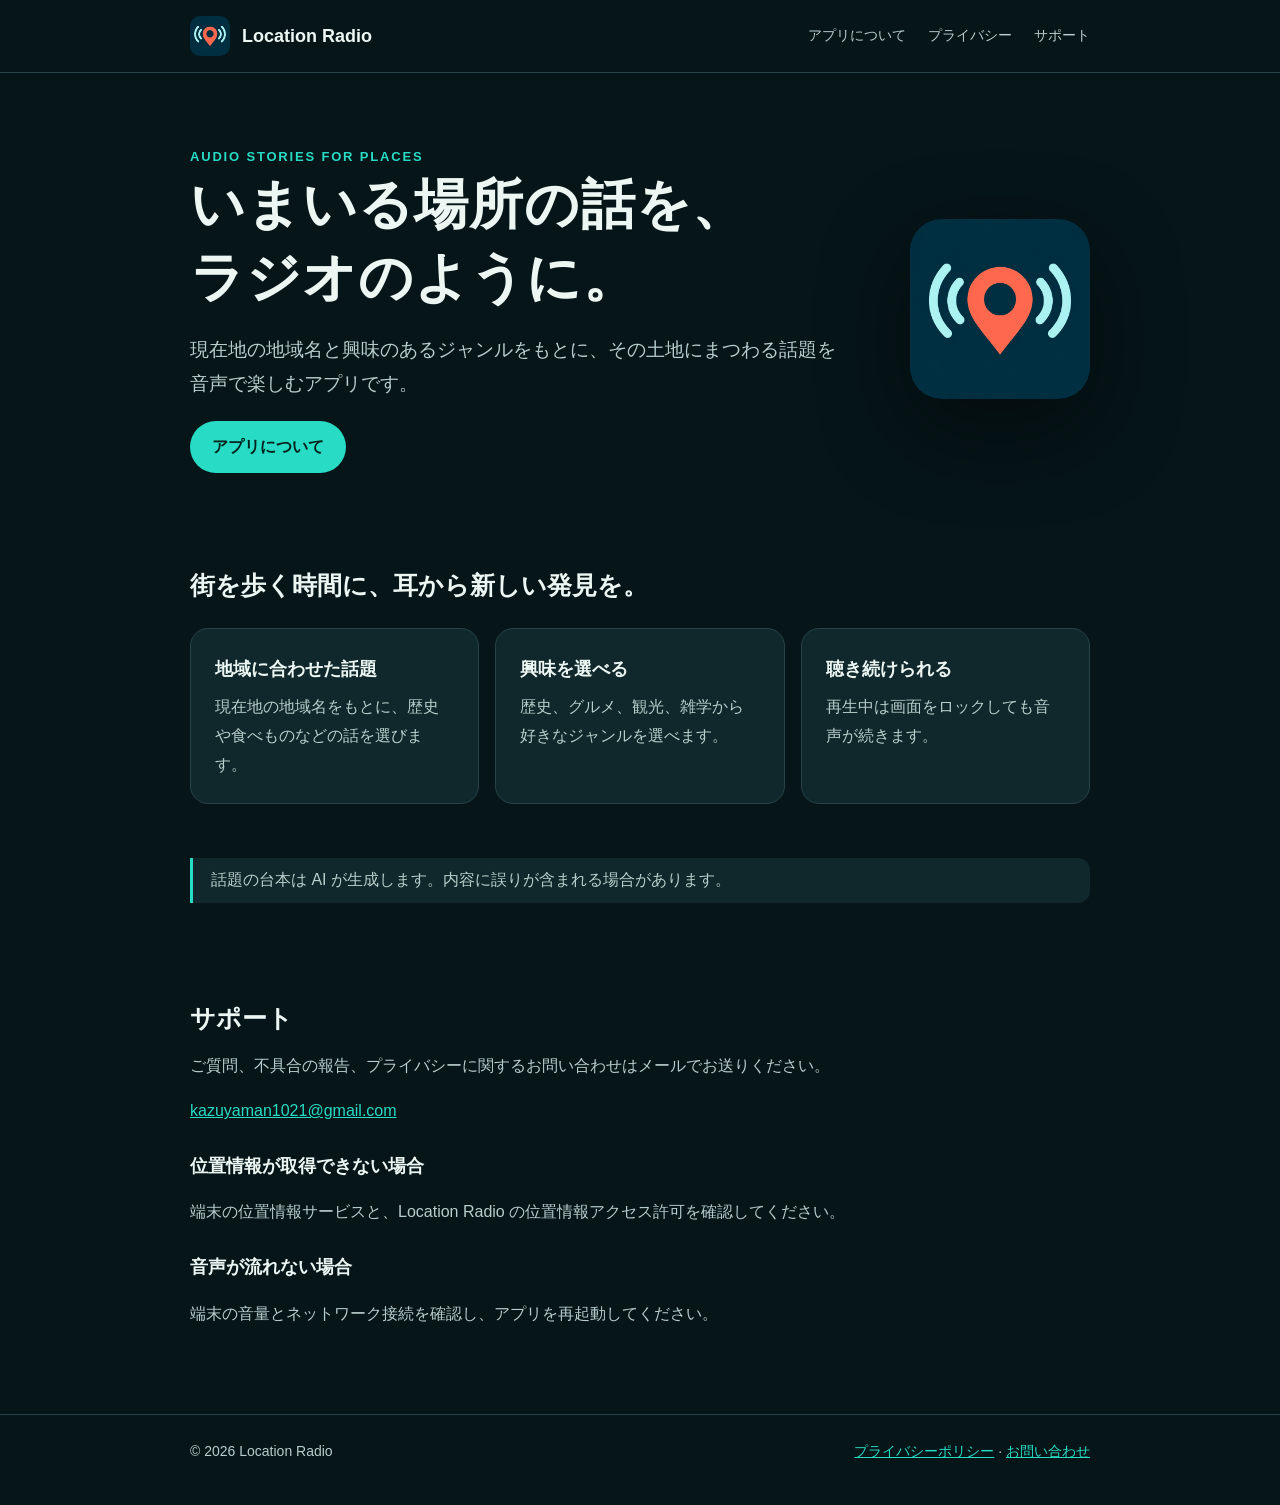
==== index.html @ 60c4268e "Add Location Radio support and privacy pages" ====
<!doctype html><html lang="ja"><head><meta charset="utf-8"><meta name="viewport" content="width=device-width,initial-scale=1"><meta name="theme-color" content="#061518"><meta name="description" content="Location Radio の公式案内。現在地にまつわる話題を、ラジオのように聴くアプリ。"><title>Location Radio — いまいる場所の話を、ラジオのように。</title><link rel="icon" href="./icon.png"><link rel="stylesheet" href="./style.css"></head><body>
<header><nav class="wrap"><a class="brand" href="./"><img src="./icon.png" alt="">Location Radio</a><div class="links"><a href="#about">アプリについて</a><a href="./privacy.html">プライバシー</a><a href="#support">サポート</a></div></nav></header>
<main class="wrap"><section class="hero"><div><div class="eyebrow">Audio stories for places</div><h1>いまいる場所の話を、<br>ラジオのように。</h1><p class="lead">現在地の地域名と興味のあるジャンルをもとに、その土地にまつわる話題を音声で楽しむアプリです。</p><a class="button" href="#about">アプリについて</a></div><img src="./icon.png" alt="Location Radio のアイコン"></section>
<section id="about"><h2>街を歩く時間に、耳から新しい発見を。</h2><div class="cards"><div class="card"><h3>地域に合わせた話題</h3><p>現在地の地域名をもとに、歴史や食べものなどの話を選びます。</p></div><div class="card"><h3>興味を選べる</h3><p>歴史、グルメ、観光、雑学から好きなジャンルを選べます。</p></div><div class="card"><h3>聴き続けられる</h3><p>再生中は画面をロックしても音声が続きます。</p></div></div><p class="notice">話題の台本は AI が生成します。内容に誤りが含まれる場合があります。</p></section>
<section id="support" class="content"><h2>サポート</h2><p>ご質問、不具合の報告、プライバシーに関するお問い合わせはメールでお送りください。</p><p><a href="mailto:kazuyaman1021@gmail.com">kazuyaman1021@gmail.com</a></p><h3>位置情報が取得できない場合</h3><p>端末の位置情報サービスと、Location Radio の位置情報アクセス許可を確認してください。</p><h3>音声が流れない場合</h3><p>端末の音量とネットワーク接続を確認し、アプリを再起動してください。</p></section></main>
<footer><div class="wrap"><span>© 2026 Location Radio</span><span><a href="./privacy.html">プライバシーポリシー</a> · <a href="mailto:kazuyaman1021@gmail.com">お問い合わせ</a></span></div></footer></body></html>
---- style.css ----
:root{color-scheme:dark;--bg:#061518;--panel:#10282b;--ink:#ecf7f4;--muted:#b8cecb;--accent:#28dbc4;--line:#274348}*{box-sizing:border-box}html{scroll-behavior:smooth}body{margin:0;background:var(--bg);color:var(--ink);font:16px/1.8 -apple-system,BlinkMacSystemFont,"Hiragino Sans","Noto Sans JP",sans-serif}a{color:var(--accent)}a:hover{text-decoration-thickness:2px}.wrap{width:min(100% - 40px,900px);margin:auto}header{border-bottom:1px solid var(--line)}nav{display:flex;align-items:center;justify-content:space-between;gap:20px;padding:16px 0}.brand{display:flex;align-items:center;gap:12px;color:var(--ink);text-decoration:none;font-weight:700;font-size:18px}.brand img{width:40px;height:40px;border-radius:10px}nav .links{display:flex;gap:22px;flex-wrap:wrap}nav .links a{color:var(--muted);text-decoration:none;font-size:14px}.hero{padding:72px 0 48px;display:grid;grid-template-columns:1fr 180px;align-items:center;gap:50px}.hero img{width:100%;border-radius:32px;box-shadow:0 30px 90px #0007}h1{font-size:clamp(34px,5vw,54px);line-height:1.35;letter-spacing:.02em;margin:0 0 18px}h2{font-size:25px;line-height:1.45;margin:46px 0 12px}h3{font-size:18px;margin:24px 0 6px}p,li{color:var(--muted)}.lead{font-size:19px;max-width:34em}.eyebrow{font-size:13px;font-weight:700;letter-spacing:.14em;color:var(--accent);text-transform:uppercase}.cards{display:grid;grid-template-columns:repeat(3,1fr);gap:16px;margin:24px 0 54px}.card{padding:24px;border:1px solid var(--line);background:var(--panel);border-radius:18px}.card h3{margin:0 0 8px}.card p{margin:0}.content{padding:35px 0 70px}.content h1{font-size:38px}.content section{padding:8px 0}.notice{border-left:3px solid var(--accent);padding:8px 18px;background:var(--panel);border-radius:0 12px 12px 0}.button{display:inline-block;background:var(--accent);color:#05221e;text-decoration:none;font-weight:700;padding:12px 22px;border-radius:999px}.muted{color:var(--muted)}footer{border-top:1px solid var(--line);padding:24px 0 40px;font-size:14px;color:var(--muted)}footer .wrap{display:flex;justify-content:space-between;gap:15px;flex-wrap:wrap}@media(max-width:650px){.hero{grid-template-columns:1fr;gap:24px;padding:52px 0 20px}.hero img{width:140px;grid-row:1}.cards{grid-template-columns:1fr}.content h1{font-size:32px}nav{align-items:flex-start;flex-direction:column}}
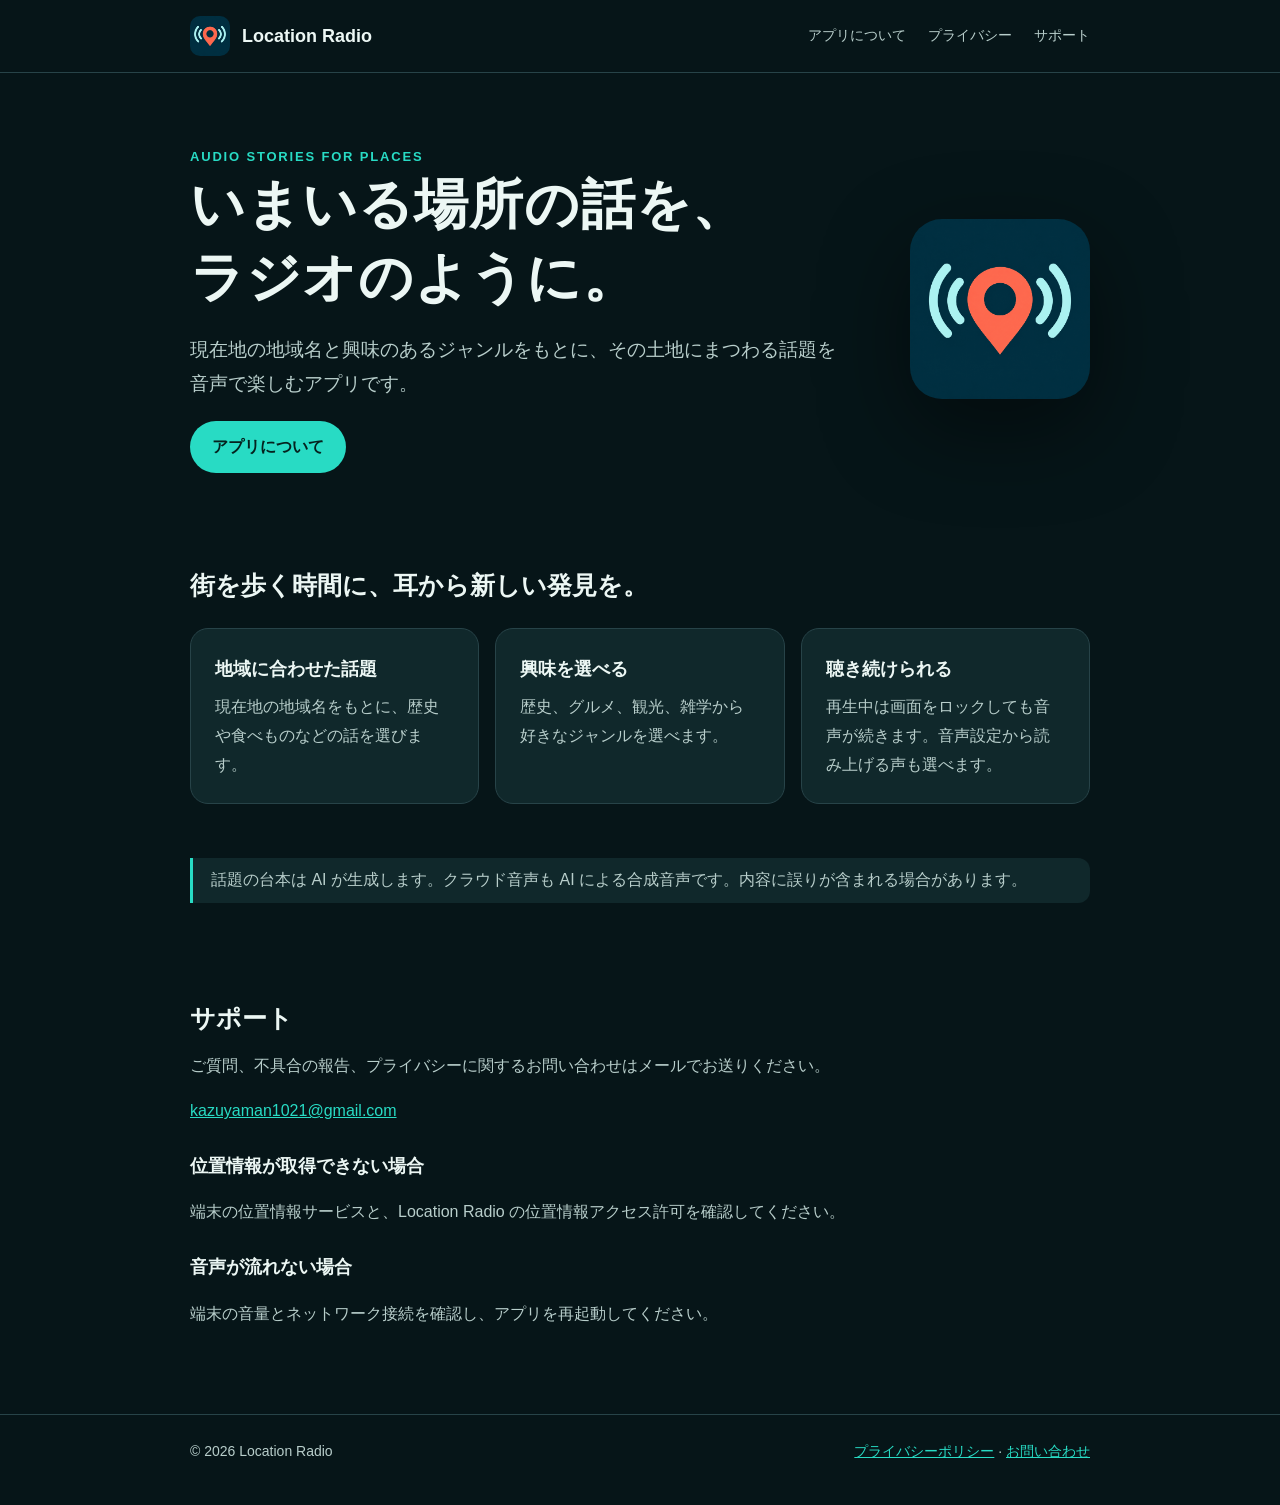
==== commit 41527ec5: "Explain optional cloud speech in privacy policy" ====
--- a/index.html
+++ b/index.html
@@ -1,6 +1,6 @@
 <!doctype html><html lang="ja"><head><meta charset="utf-8"><meta name="viewport" content="width=device-width,initial-scale=1"><meta name="theme-color" content="#061518"><meta name="description" content="Location Radio の公式案内。現在地にまつわる話題を、ラジオのように聴くアプリ。"><title>Location Radio — いまいる場所の話を、ラジオのように。</title><link rel="icon" href="./icon.png"><link rel="stylesheet" href="./style.css"></head><body>
 <header><nav class="wrap"><a class="brand" href="./"><img src="./icon.png" alt="">Location Radio</a><div class="links"><a href="#about">アプリについて</a><a href="./privacy.html">プライバシー</a><a href="#support">サポート</a></div></nav></header>
 <main class="wrap"><section class="hero"><div><div class="eyebrow">Audio stories for places</div><h1>いまいる場所の話を、<br>ラジオのように。</h1><p class="lead">現在地の地域名と興味のあるジャンルをもとに、その土地にまつわる話題を音声で楽しむアプリです。</p><a class="button" href="#about">アプリについて</a></div><img src="./icon.png" alt="Location Radio のアイコン"></section>
-<section id="about"><h2>街を歩く時間に、耳から新しい発見を。</h2><div class="cards"><div class="card"><h3>地域に合わせた話題</h3><p>現在地の地域名をもとに、歴史や食べものなどの話を選びます。</p></div><div class="card"><h3>興味を選べる</h3><p>歴史、グルメ、観光、雑学から好きなジャンルを選べます。</p></div><div class="card"><h3>聴き続けられる</h3><p>再生中は画面をロックしても音声が続きます。</p></div></div><p class="notice">話題の台本は AI が生成します。内容に誤りが含まれる場合があります。</p></section>
+<section id="about"><h2>街を歩く時間に、耳から新しい発見を。</h2><div class="cards"><div class="card"><h3>地域に合わせた話題</h3><p>現在地の地域名をもとに、歴史や食べものなどの話を選びます。</p></div><div class="card"><h3>興味を選べる</h3><p>歴史、グルメ、観光、雑学から好きなジャンルを選べます。</p></div><div class="card"><h3>聴き続けられる</h3><p>再生中は画面をロックしても音声が続きます。音声設定から読み上げる声も選べます。</p></div></div><p class="notice">話題の台本は AI が生成します。クラウド音声も AI による合成音声です。内容に誤りが含まれる場合があります。</p></section>
 <section id="support" class="content"><h2>サポート</h2><p>ご質問、不具合の報告、プライバシーに関するお問い合わせはメールでお送りください。</p><p><a href="mailto:kazuyaman1021@gmail.com">kazuyaman1021@gmail.com</a></p><h3>位置情報が取得できない場合</h3><p>端末の位置情報サービスと、Location Radio の位置情報アクセス許可を確認してください。</p><h3>音声が流れない場合</h3><p>端末の音量とネットワーク接続を確認し、アプリを再起動してください。</p></section></main>
 <footer><div class="wrap"><span>© 2026 Location Radio</span><span><a href="./privacy.html">プライバシーポリシー</a> · <a href="mailto:kazuyaman1021@gmail.com">お問い合わせ</a></span></div></footer></body></html>
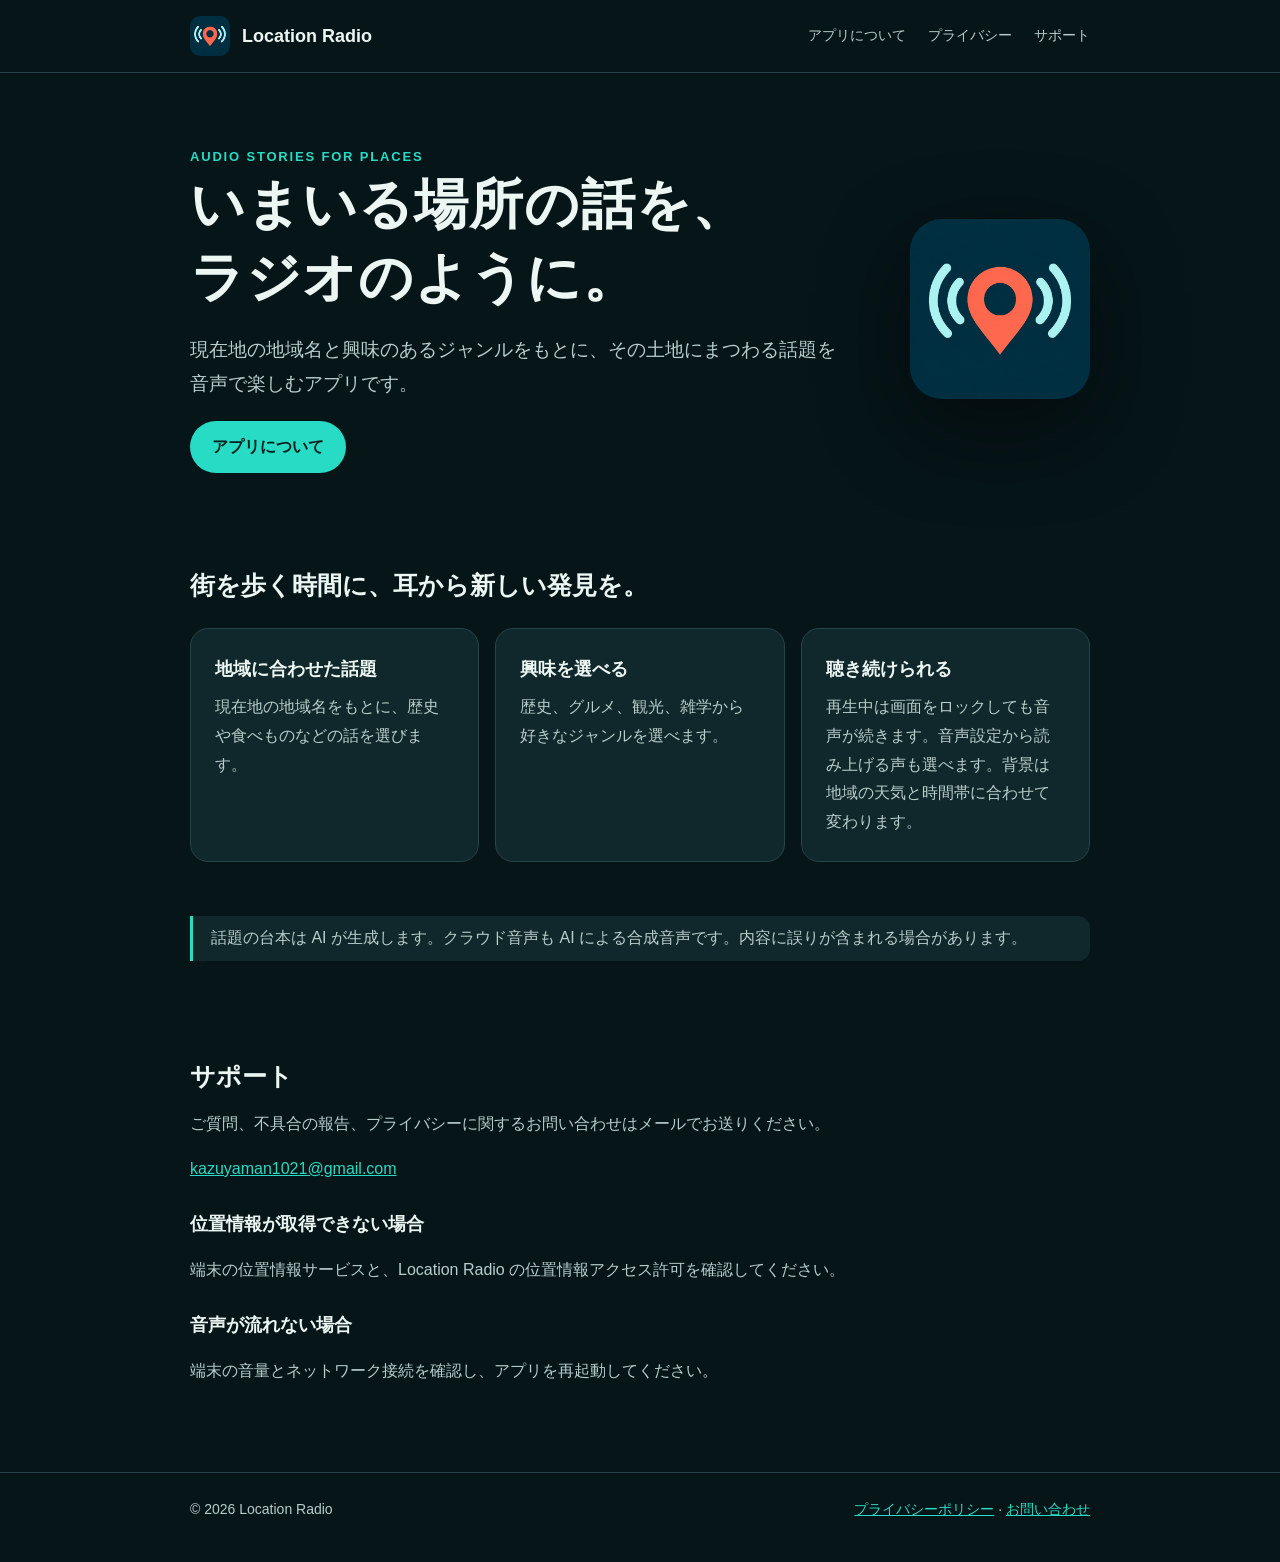
==== commit 4f0bd411: "Explain weather-based artwork and city-level data flow" ====
--- a/index.html
+++ b/index.html
@@ -1,6 +1,6 @@
 <!doctype html><html lang="ja"><head><meta charset="utf-8"><meta name="viewport" content="width=device-width,initial-scale=1"><meta name="theme-color" content="#061518"><meta name="description" content="Location Radio の公式案内。現在地にまつわる話題を、ラジオのように聴くアプリ。"><title>Location Radio — いまいる場所の話を、ラジオのように。</title><link rel="icon" href="./icon.png"><link rel="stylesheet" href="./style.css"></head><body>
 <header><nav class="wrap"><a class="brand" href="./"><img src="./icon.png" alt="">Location Radio</a><div class="links"><a href="#about">アプリについて</a><a href="./privacy.html">プライバシー</a><a href="#support">サポート</a></div></nav></header>
 <main class="wrap"><section class="hero"><div><div class="eyebrow">Audio stories for places</div><h1>いまいる場所の話を、<br>ラジオのように。</h1><p class="lead">現在地の地域名と興味のあるジャンルをもとに、その土地にまつわる話題を音声で楽しむアプリです。</p><a class="button" href="#about">アプリについて</a></div><img src="./icon.png" alt="Location Radio のアイコン"></section>
-<section id="about"><h2>街を歩く時間に、耳から新しい発見を。</h2><div class="cards"><div class="card"><h3>地域に合わせた話題</h3><p>現在地の地域名をもとに、歴史や食べものなどの話を選びます。</p></div><div class="card"><h3>興味を選べる</h3><p>歴史、グルメ、観光、雑学から好きなジャンルを選べます。</p></div><div class="card"><h3>聴き続けられる</h3><p>再生中は画面をロックしても音声が続きます。音声設定から読み上げる声も選べます。</p></div></div><p class="notice">話題の台本は AI が生成します。クラウド音声も AI による合成音声です。内容に誤りが含まれる場合があります。</p></section>
+<section id="about"><h2>街を歩く時間に、耳から新しい発見を。</h2><div class="cards"><div class="card"><h3>地域に合わせた話題</h3><p>現在地の地域名をもとに、歴史や食べものなどの話を選びます。</p></div><div class="card"><h3>興味を選べる</h3><p>歴史、グルメ、観光、雑学から好きなジャンルを選べます。</p></div><div class="card"><h3>聴き続けられる</h3><p>再生中は画面をロックしても音声が続きます。音声設定から読み上げる声も選べます。背景は地域の天気と時間帯に合わせて変わります。</p></div></div><p class="notice">話題の台本は AI が生成します。クラウド音声も AI による合成音声です。内容に誤りが含まれる場合があります。</p></section>
 <section id="support" class="content"><h2>サポート</h2><p>ご質問、不具合の報告、プライバシーに関するお問い合わせはメールでお送りください。</p><p><a href="mailto:kazuyaman1021@gmail.com">kazuyaman1021@gmail.com</a></p><h3>位置情報が取得できない場合</h3><p>端末の位置情報サービスと、Location Radio の位置情報アクセス許可を確認してください。</p><h3>音声が流れない場合</h3><p>端末の音量とネットワーク接続を確認し、アプリを再起動してください。</p></section></main>
 <footer><div class="wrap"><span>© 2026 Location Radio</span><span><a href="./privacy.html">プライバシーポリシー</a> · <a href="mailto:kazuyaman1021@gmail.com">お問い合わせ</a></span></div></footer></body></html>
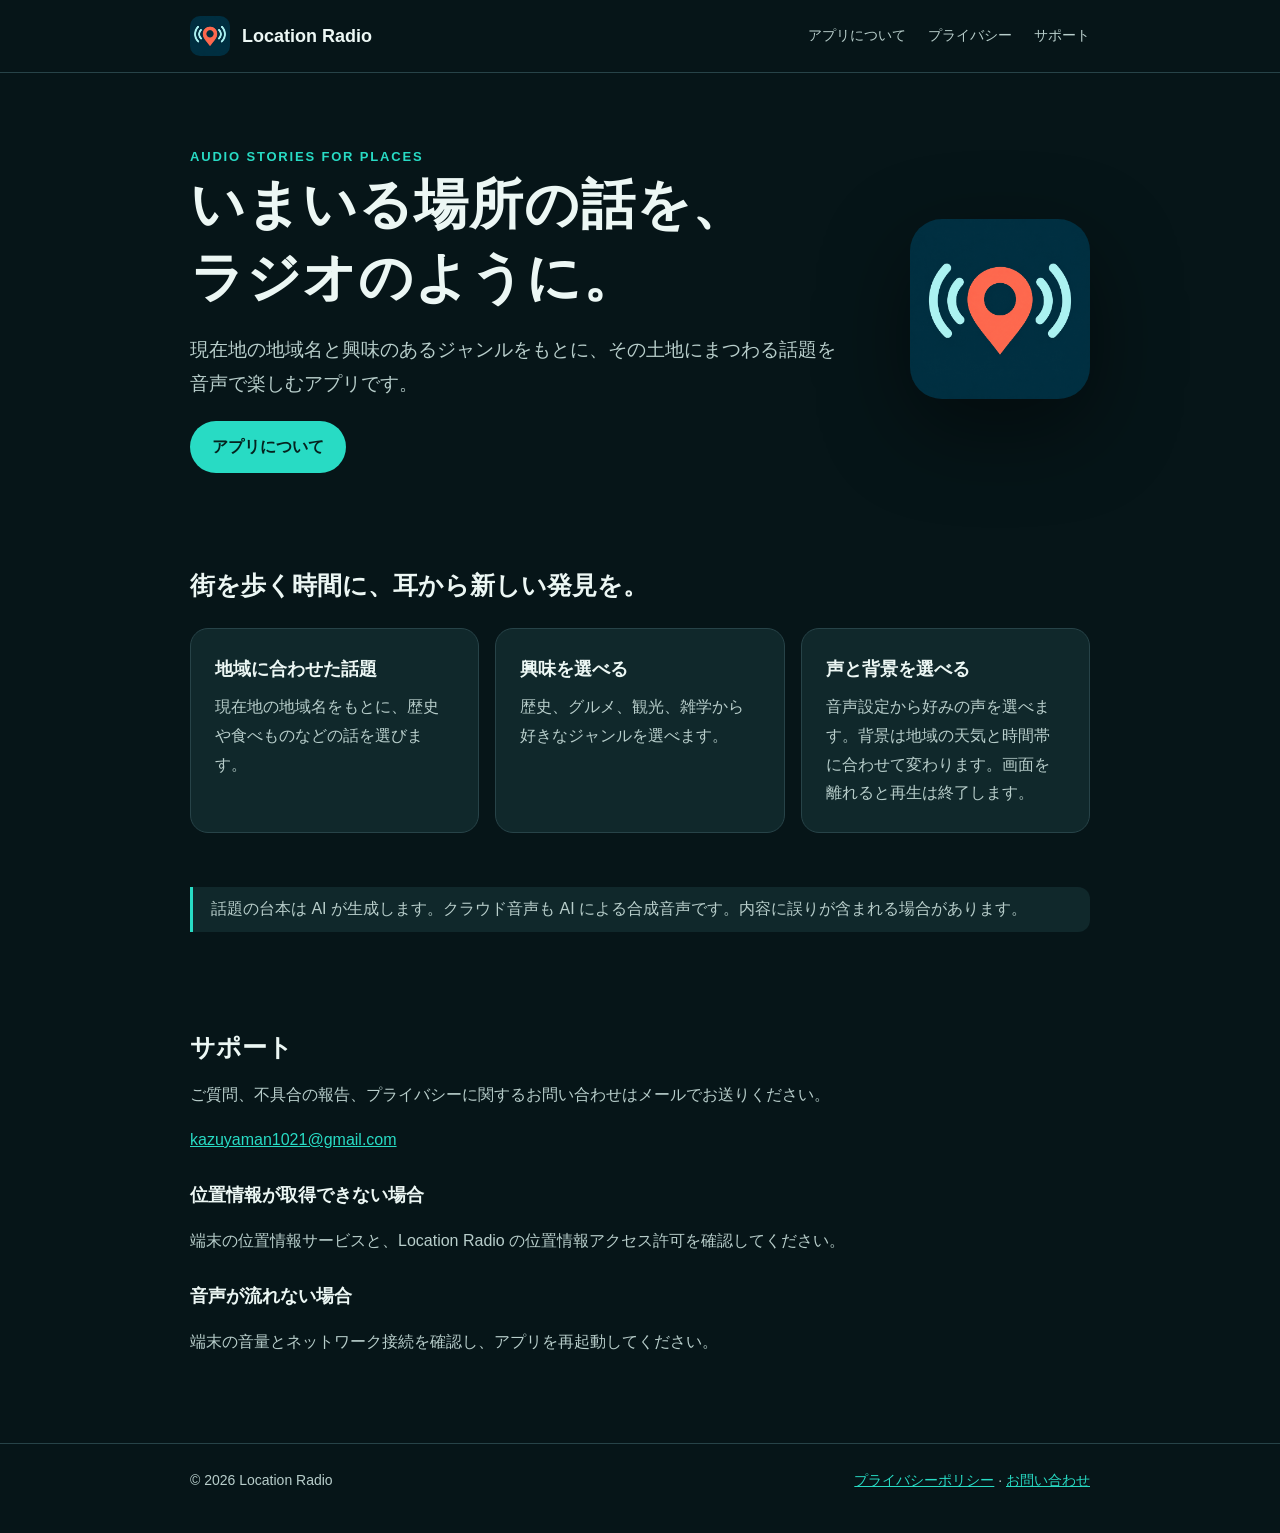
==== commit 2c0a916a: "Describe foreground-only playback in public site" ====
--- a/index.html
+++ b/index.html
@@ -1,6 +1,6 @@
 <!doctype html><html lang="ja"><head><meta charset="utf-8"><meta name="viewport" content="width=device-width,initial-scale=1"><meta name="theme-color" content="#061518"><meta name="description" content="Location Radio の公式案内。現在地にまつわる話題を、ラジオのように聴くアプリ。"><title>Location Radio — いまいる場所の話を、ラジオのように。</title><link rel="icon" href="./icon.png"><link rel="stylesheet" href="./style.css"></head><body>
 <header><nav class="wrap"><a class="brand" href="./"><img src="./icon.png" alt="">Location Radio</a><div class="links"><a href="#about">アプリについて</a><a href="./privacy.html">プライバシー</a><a href="#support">サポート</a></div></nav></header>
 <main class="wrap"><section class="hero"><div><div class="eyebrow">Audio stories for places</div><h1>いまいる場所の話を、<br>ラジオのように。</h1><p class="lead">現在地の地域名と興味のあるジャンルをもとに、その土地にまつわる話題を音声で楽しむアプリです。</p><a class="button" href="#about">アプリについて</a></div><img src="./icon.png" alt="Location Radio のアイコン"></section>
-<section id="about"><h2>街を歩く時間に、耳から新しい発見を。</h2><div class="cards"><div class="card"><h3>地域に合わせた話題</h3><p>現在地の地域名をもとに、歴史や食べものなどの話を選びます。</p></div><div class="card"><h3>興味を選べる</h3><p>歴史、グルメ、観光、雑学から好きなジャンルを選べます。</p></div><div class="card"><h3>聴き続けられる</h3><p>再生中は画面をロックしても音声が続きます。音声設定から読み上げる声も選べます。背景は地域の天気と時間帯に合わせて変わります。</p></div></div><p class="notice">話題の台本は AI が生成します。クラウド音声も AI による合成音声です。内容に誤りが含まれる場合があります。</p></section>
+<section id="about"><h2>街を歩く時間に、耳から新しい発見を。</h2><div class="cards"><div class="card"><h3>地域に合わせた話題</h3><p>現在地の地域名をもとに、歴史や食べものなどの話を選びます。</p></div><div class="card"><h3>興味を選べる</h3><p>歴史、グルメ、観光、雑学から好きなジャンルを選べます。</p></div><div class="card"><h3>声と背景を選べる</h3><p>音声設定から好みの声を選べます。背景は地域の天気と時間帯に合わせて変わります。画面を離れると再生は終了します。</p></div></div><p class="notice">話題の台本は AI が生成します。クラウド音声も AI による合成音声です。内容に誤りが含まれる場合があります。</p></section>
 <section id="support" class="content"><h2>サポート</h2><p>ご質問、不具合の報告、プライバシーに関するお問い合わせはメールでお送りください。</p><p><a href="mailto:kazuyaman1021@gmail.com">kazuyaman1021@gmail.com</a></p><h3>位置情報が取得できない場合</h3><p>端末の位置情報サービスと、Location Radio の位置情報アクセス許可を確認してください。</p><h3>音声が流れない場合</h3><p>端末の音量とネットワーク接続を確認し、アプリを再起動してください。</p></section></main>
 <footer><div class="wrap"><span>© 2026 Location Radio</span><span><a href="./privacy.html">プライバシーポリシー</a> · <a href="mailto:kazuyaman1021@gmail.com">お問い合わせ</a></span></div></footer></body></html>
